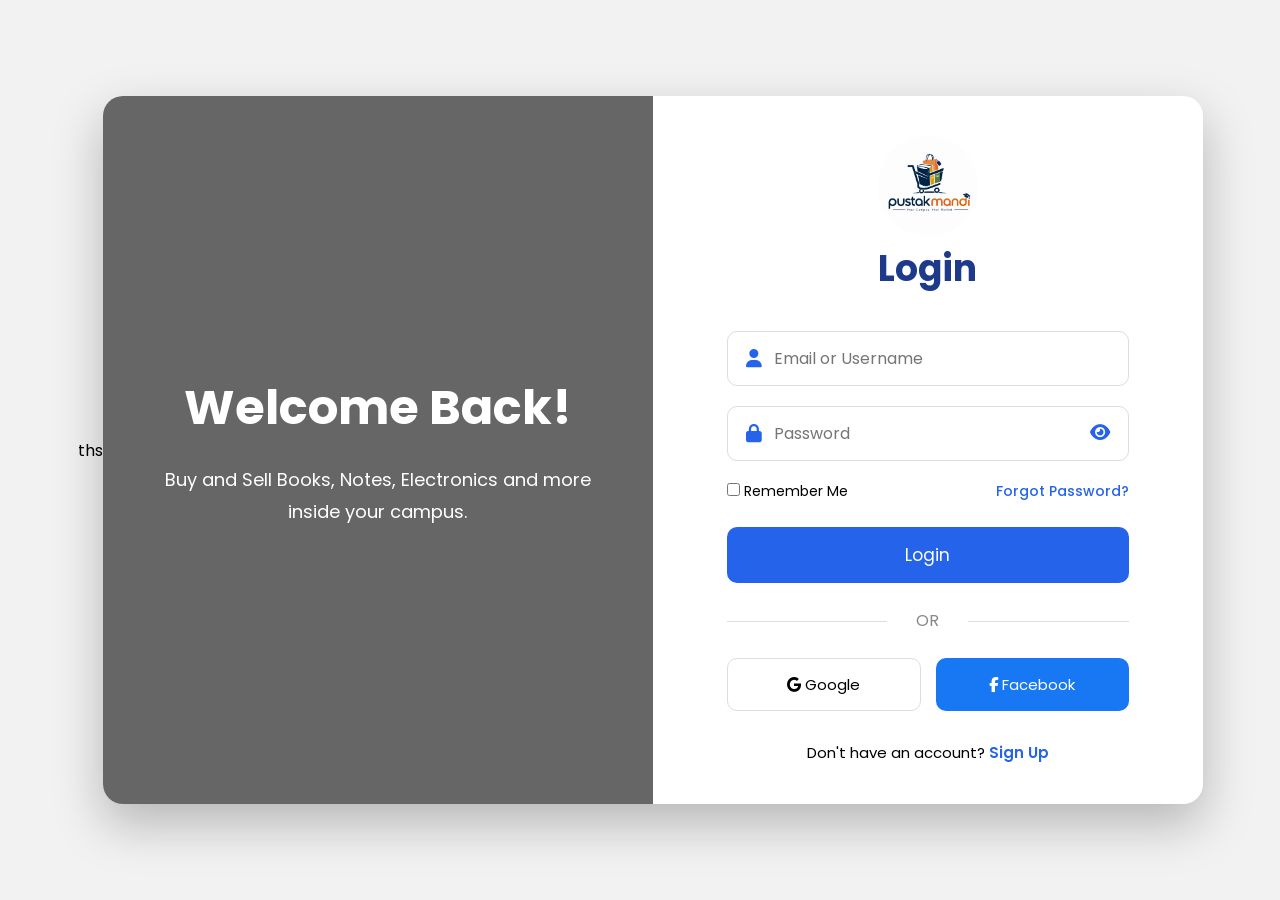
==== homepage/html/login.html @ 34ba21f1 "Initial commit" ====
<!DOCTYPE html>
<html lang="en">

<head>

    <meta charset="UTF-8">

    <meta name="viewport"
          content="width=device-width, initial-scale=1.0">

    <title>Login | PustakMandi</title>

    <link rel="stylesheet"
          href="../css/login.css">

    <!-- Font Awesome -->
    <link rel="stylesheet"
          href="https://cdnjs.cloudflare.com/ajax/libs/font-awesome/6.7.2/css/all.min.css">

    <!-- Google Font -->
    <link
        href="https://fonts.googleapis.com/css2?family=Poppins:wght@300;400;500;600;700&display=swap"
        rel="stylesheet">

</head>


<body class="home-page">
<div>ths</div>
<div class="container">


    <!-- LEFT SIDE -->

    <div class="left">

        <div class="overlay">

            <h1>Welcome Back!</h1>

            <p>
                Buy and Sell Books, Notes,
                Electronics and more inside your campus.
            </p>

        </div>

    </div>

    <!-- RIGHT SIDE -->

    <div class="right">

        <div>

            <!-- LOGO -->

            <div class="p-logo-container">

                <img
                    class="p-logo"
                    src="../images/pustakmandi.jpg"
                    alt="PustakMandi Logo">

            </div>


            <!-- LOGIN FORM -->

            <form
                class="login-form"
                action="../../login.php"
                method="POST">


                <h2>Login</h2>


                <!-- EMAIL / USERNAME -->

                <div class="input-box">

                    <i class="fa-solid fa-user"></i>

                    <input
                        type="text"
                        id="login"
                        name="login"
                        placeholder="Email or Username"
                        autocomplete="username"
                        required>

                </div>


                <!-- PASSWORD -->

                <div class="input-box">

                    <i class="fa-solid fa-lock"></i>

                    <input
                        type="password"
                        id="password"
                        name="password"
                        placeholder="Password"
                        autocomplete="current-password"
                        required>

                    <span id="togglePassword">

                        <i class="fa-solid fa-eye"></i>

                    </span>

                </div>


                <!-- OPTIONS -->

                <div class="options">

                    <label>

                        <input
                            type="checkbox"
                            name="remember">

                        Remember Me

                    </label>


                    <a href="#">
                        Forgot Password?
                    </a>

                </div>


                <!-- LOGIN BUTTON -->

                <button
                    type="submit"
                    class="login-btn"
                    name="login_button">

                    Login

                </button>


                <!-- DIVIDER -->

                <div class="divider">

                    OR

                </div>


                <!-- SOCIAL LOGIN -->

                <div class="social-login">

                    <button
                        type="button"
                        class="google">

                        <i class="fab fa-google"></i>

                        Google

                    </button>


                    <button
                        type="button"
                        class="facebook">

                        <i class="fab fa-facebook-f"></i>

                        Facebook

                    </button>

                </div>


                <!-- SIGNUP -->

                <p class="signup">

                    Don't have an account?

                    <a href="signup.html">
                        Sign Up
                    </a>

                </p>

            </form>

        </div>

    </div>

</div>


<script src="../js/login.js"></script>

</body>

</html>
---- homepage/css/login.css ----
/* ==========================================
   PUSTAKMANDI LOGIN PAGE
========================================== */

@import url('https://fonts.googleapis.com/css2?family=Poppins:wght@300;400;500;600;700&display=swap');

*{
    margin:0;
    padding:0;
    box-sizing:border-box;
    font-family:'Poppins',sans-serif;
}

body{
    min-height:100vh;
    display:flex;
    justify-content:center;
    align-items:center;
    /* background:linear-gradient(135deg,#2563eb,#1e3a8a); */
    background-color:  #f2f2f2;
}

/* Main Container */

.container{
    width:1100px;
    max-width:95%;
    min-height:650px;
    display:flex;
    background:#fff;
    border-radius:20px;
    overflow:hidden;
    box-shadow:0 20px 50px rgba(0,0,0,.25);
}

/* ===========================
LEFT PANEL
=========================== */

.left{
    width:50%;
    background:url("https://images.unsplash.com/photo-1524995997946-a1c2e315a42f?auto=format&fit=crop&w=1200&q=80");
    background-size:cover;
    background-position:center;
    position:relative;
}

.overlay{
    width:100%;
    height:100%;
    background:rgba(0,0,0,.60);
    color:white;
    display:flex;
    flex-direction:column;
    justify-content:center;
    align-items:center;
    text-align:center;
    padding:40px;
}

.overlay h1{
    font-size:48px;
    margin-bottom:20px;
}

.overlay p{
    font-size:18px;
    line-height:1.8;
}

/* ===========================
RIGHT PANEL
=========================== */
.p-logo {
   
    height:100px;
    width:100px;
border-radius: 50%;
    object-fit: cover;
}
.p-logo-container{
    display: flex;
    justify-content: center;
    align-items: center;
    margin-bottom: 5px;
  
    height:100px;
    width:100%;}
.right{
    width:50%;
    display:flex;
    justify-content:center;
    align-items:center;
    padding:40px;
}

.login-form{
    width:100%;
    max-width:420px;
}

.login-form h2{
    text-align:center;
    margin-bottom:35px;
    color:#1e3a8a;
    font-size:36px;
}

/* ===========================
INPUT BOX
=========================== */

.input-box{
    display:flex;
    align-items:center;
    border:1px solid #ddd;
    border-radius:10px;
    margin-bottom:20px;
    padding:14px 18px;
    transition:.3s;
}

.input-box:hover,
.input-box:focus-within{
    border-color:#2563eb;
    box-shadow:0 0 10px rgba(37,99,235,.15);
}

.input-box i{
    color:#2563eb;
    font-size:18px;
}

.input-box input{
    width:100%;
    border:none;
    outline:none;
    margin-left:12px;
    font-size:16px;
    background:transparent;
}

#togglePassword{
    cursor:pointer;
    color:#666;
}

/* ===========================
OPTIONS
=========================== */

.options{
    display:flex;
    justify-content:space-between;
    align-items:center;
    margin-bottom:25px;
    font-size:14px;
}

.options a{
    text-decoration:none;
    color:#2563eb;
    font-weight:500;
}

.options a:hover{
    text-decoration:underline;
}

/* ===========================
LOGIN BUTTON
=========================== */

.login-btn{
    width:100%;
    border:none;
    background:#2563eb;
    color:white;
    padding:15px;
    border-radius:10px;
    font-size:17px;
    cursor:pointer;
    transition:.3s;
}

.login-btn:hover{
    background:#1e40af;
    transform:translateY(-2px);
}

/* ===========================
DIVIDER
=========================== */

.divider{
    text-align:center;
    margin:25px 0;
    color:#888;
    position:relative;
}

.divider::before,
.divider::after{
    content:"";
    position:absolute;
    width:40%;
    height:1px;
    background:#ddd;
    top:50%;
}

.divider::before{
    left:0;
}

.divider::after{
    right:0;
}

/* ===========================
SOCIAL BUTTONS
=========================== */

.social-login{
    display:flex;
    gap:15px;
}

.social-login button{
    flex:1;
    border:none;
    padding:14px;
    border-radius:10px;
    cursor:pointer;
    font-size:15px;
    transition:.3s;
}

.google{
    background:#ffffff;
    border:1px solid #ddd !important;
}

.google:hover{
    background:#f5f5f5;
}

.facebook{
    background:#1877f2;
    color:white;
}

.facebook:hover{
    background:#145dbf;
}

/* ===========================
SIGNUP
=========================== */

.signup{
    margin-top:30px;
    text-align:center;
    font-size:15px;
}

.signup a{
    color:#2563eb;
    font-weight:600;
    text-decoration:none;
}

.signup a:hover{
    text-decoration:underline;
}

/* ===========================
RESPONSIVE
=========================== */

@media(max-width:900px){

.container{
    flex-direction:column;
    min-height:auto;
}

.left{
    width:100%;
    height:250px;
}

.right{
    width:100%;
    padding:35px 25px;
}

.overlay h1{
    font-size:34px;
}

.login-form h2{
    font-size:30px;
}

.social-login{
    flex-direction:column;
}

}
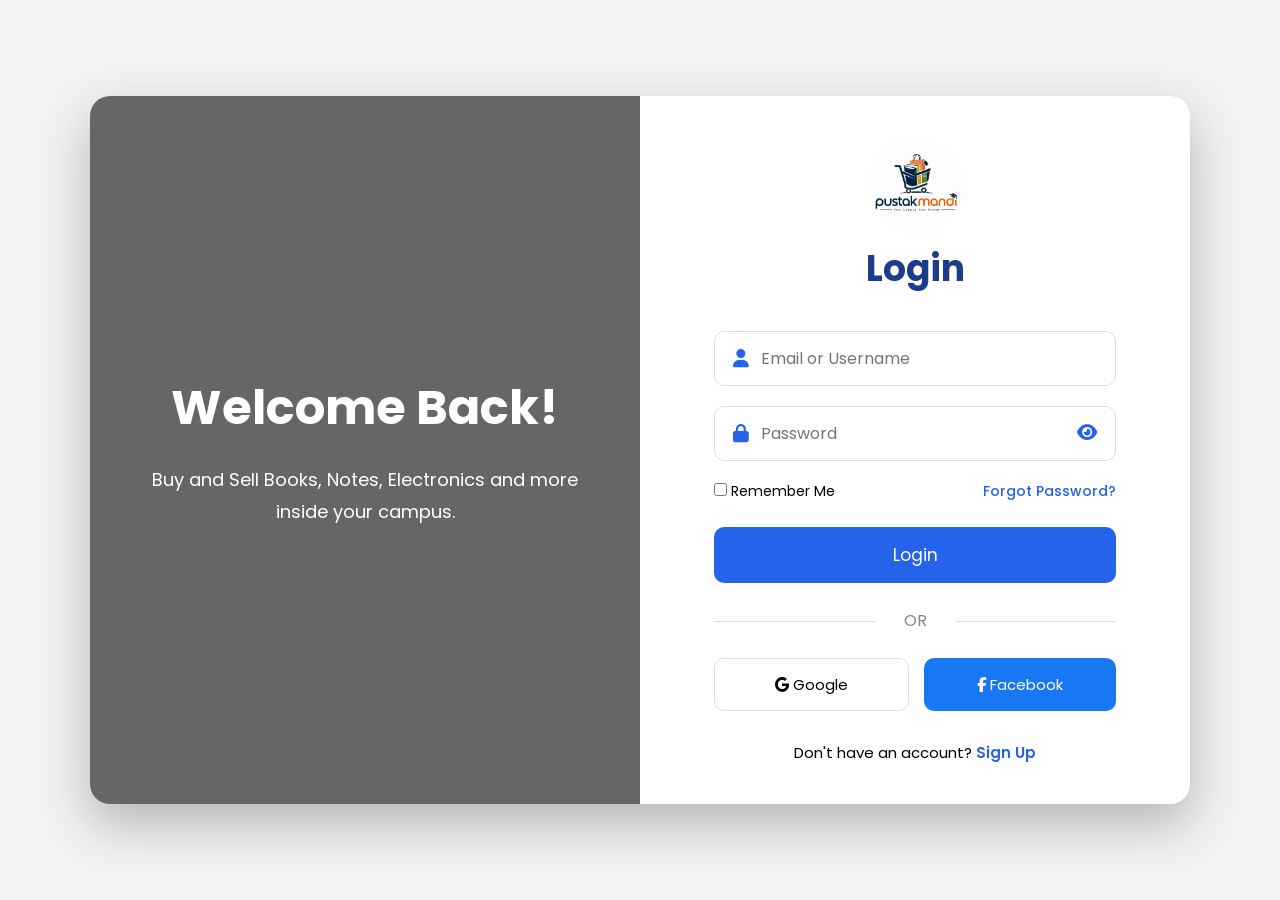
==== commit e73f292a: "update" ====
--- a/homepage/html/login.html
+++ b/homepage/html/login.html
@@ -26,7 +26,7 @@
 
 
 <body class="home-page">
-<div>ths</div>
+
 <div class="container">
 
 
